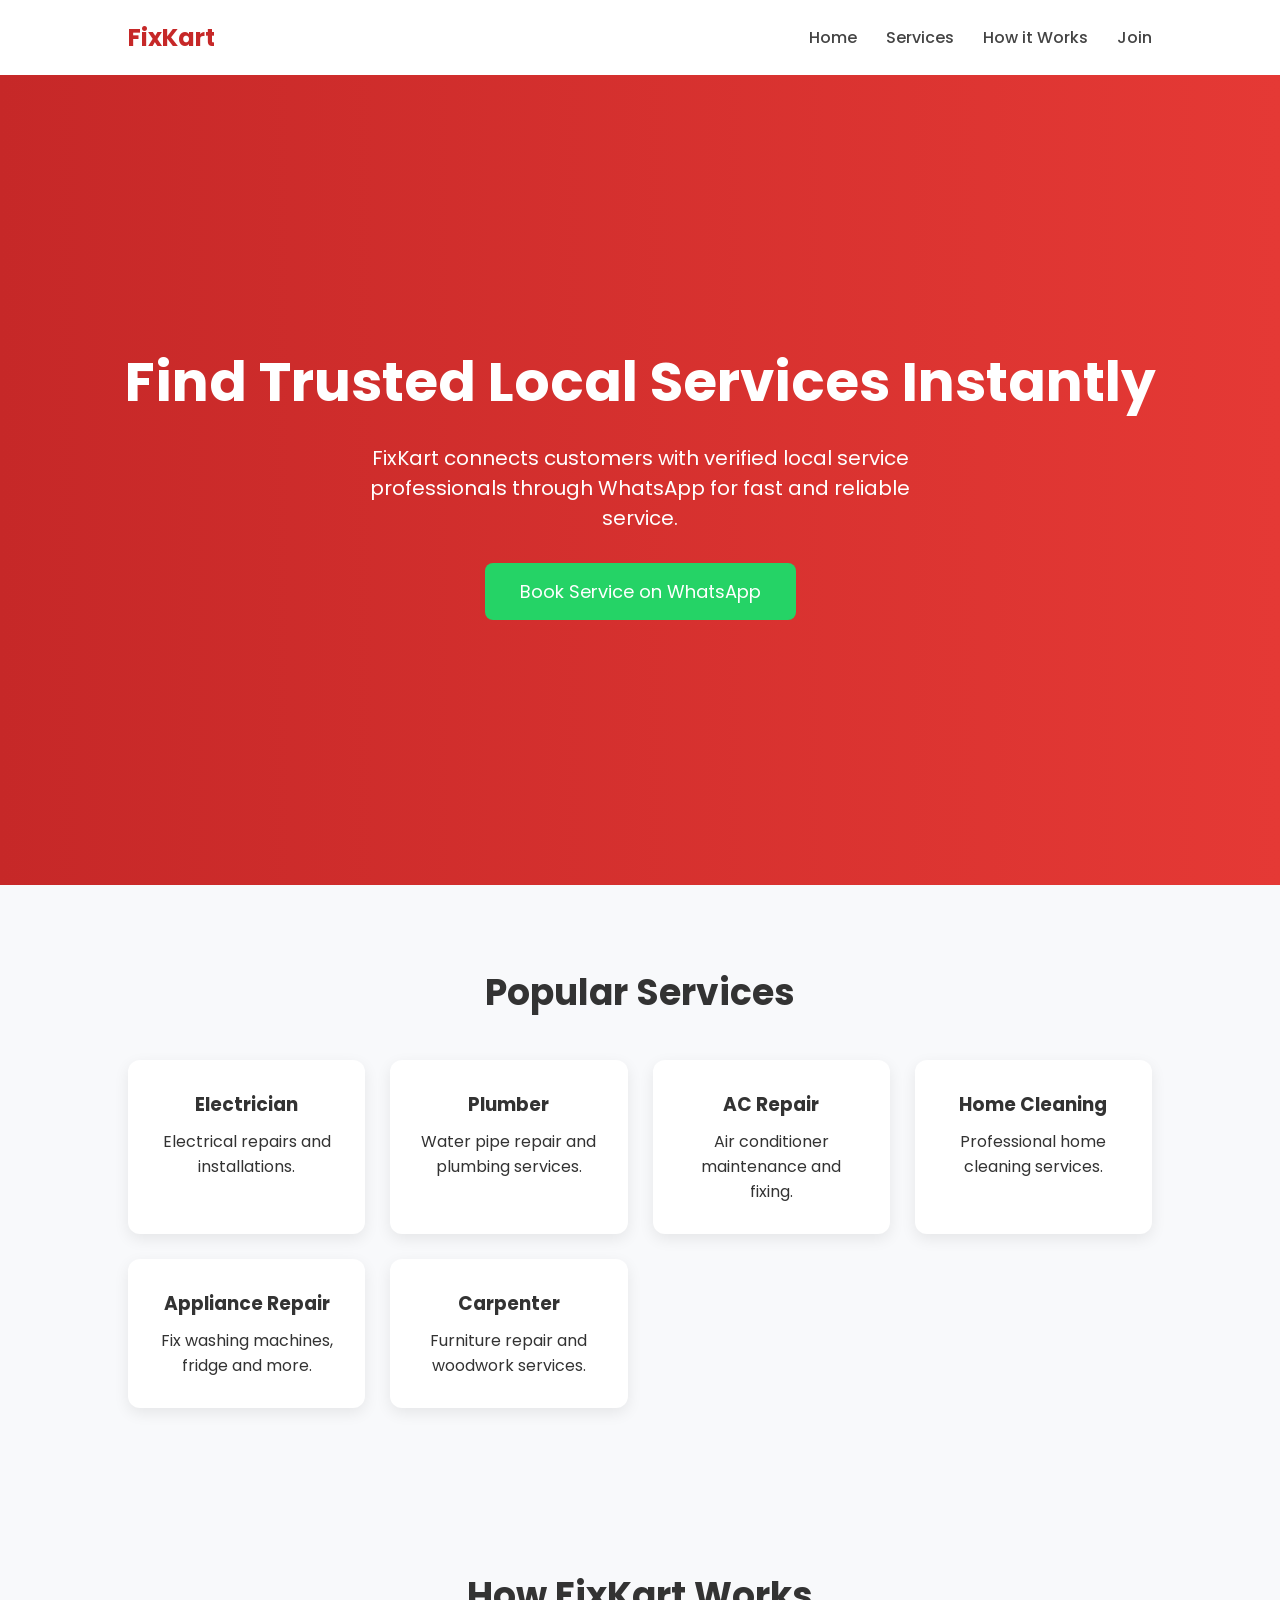
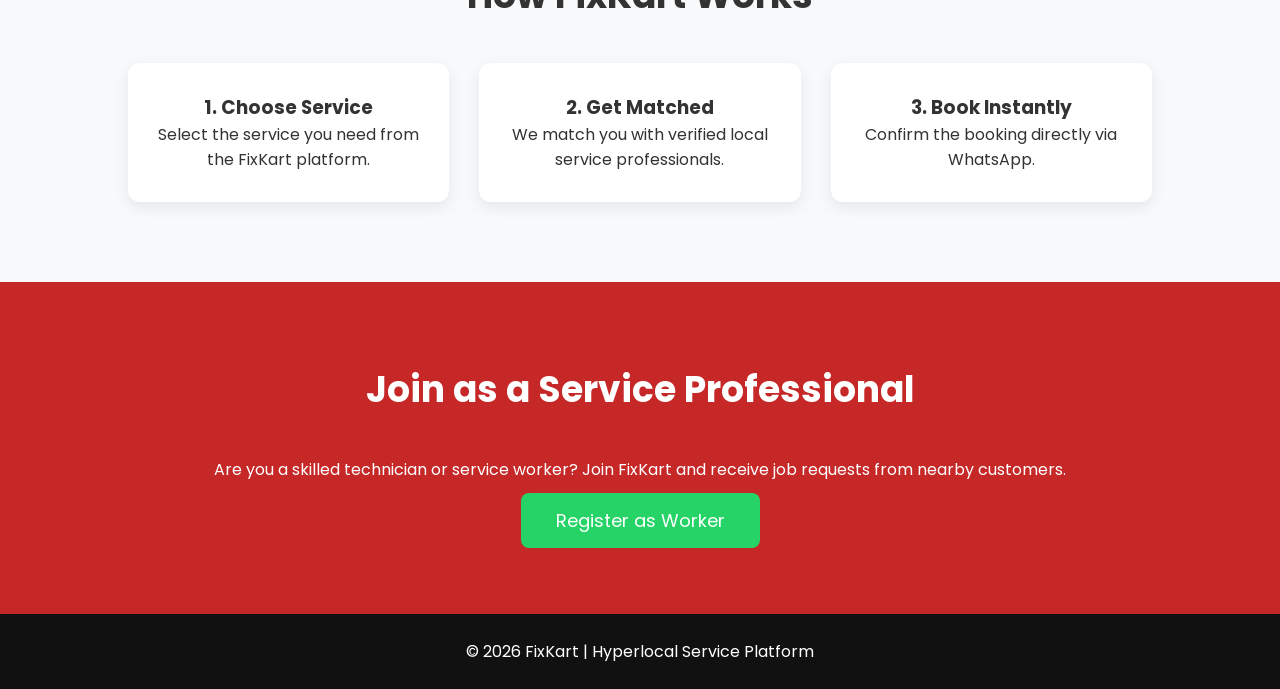
==== index.html @ 9891a324 "Add files via upload" ====
<!DOCTYPE html>
<html lang="en">
<head>
<meta charset="UTF-8">
<meta name="viewport" content="width=device-width, initial-scale=1.0">

<title>FixKart | Local Services Platform</title>

<link href="https://fonts.googleapis.com/css2?family=Poppins:wght@300;400;600&display=swap" rel="stylesheet">

<style>

*{
margin:0;
padding:0;
box-sizing:border-box;
font-family:'Poppins',sans-serif;
}

body{
background:#f8f9fb;
color:#333;
}

nav{
display:flex;
justify-content:space-between;
align-items:center;
padding:20px 10%;
background:white;
box-shadow:0 2px 8px rgba(0,0,0,0.08);
}

nav h2{
color:#c62828;
}

nav a{
text-decoration:none;
margin-left:25px;
color:#444;
font-weight:500;
}

.hero{
height:90vh;
display:flex;
align-items:center;
justify-content:center;
flex-direction:column;
text-align:center;
padding:20px;
background:linear-gradient(to right,#c62828,#e53935);
color:white;
}

.hero h1{
font-size:55px;
margin-bottom:20px;
}

.hero p{
font-size:20px;
max-width:600px;
}

.btn{
margin-top:30px;
padding:15px 35px;
background:#25D366;
border:none;
border-radius:8px;
font-size:18px;
color:white;
cursor:pointer;
text-decoration:none;
}

section{
padding:80px 10%;
text-align:center;
}

section h2{
font-size:36px;
margin-bottom:40px;
}

.services{
display:grid;
grid-template-columns:repeat(auto-fit,minmax(200px,1fr));
gap:25px;
}

.card{
background:white;
padding:30px;
border-radius:12px;
box-shadow:0 5px 15px rgba(0,0,0,0.08);
}

.card h3{
margin-bottom:10px;
}

.steps{
display:grid;
grid-template-columns:repeat(auto-fit,minmax(250px,1fr));
gap:30px;
}

.step{
background:white;
padding:30px;
border-radius:12px;
box-shadow:0 5px 15px rgba(0,0,0,0.08);
}

.cta{
background:#c62828;
color:white;
padding:80px 20px;
}

footer{
background:#111;
color:white;
text-align:center;
padding:25px;
}

</style>

</head>

<body>

<nav>
<h2>FixKart</h2>
<div>
<a href="#">Home</a>
<a href="#services">Services</a>
<a href="#how">How it Works</a>
<a href="#join">Join</a>
</div>
</nav>

<div class="hero">

<h1>Find Trusted Local Services Instantly</h1>

<p>
FixKart connects customers with verified local service professionals
through WhatsApp for fast and reliable service.
</p>

<a class="btn" href="https://wa.me/919000000000">Book Service on WhatsApp</a>

</div>

<section id="services">

<h2>Popular Services</h2>

<div class="services">

<div class="card">
<h3>Electrician</h3>
<p>Electrical repairs and installations.</p>
</div>

<div class="card">
<h3>Plumber</h3>
<p>Water pipe repair and plumbing services.</p>
</div>

<div class="card">
<h3>AC Repair</h3>
<p>Air conditioner maintenance and fixing.</p>
</div>

<div class="card">
<h3>Home Cleaning</h3>
<p>Professional home cleaning services.</p>
</div>

<div class="card">
<h3>Appliance Repair</h3>
<p>Fix washing machines, fridge and more.</p>
</div>

<div class="card">
<h3>Carpenter</h3>
<p>Furniture repair and woodwork services.</p>
</div>

</div>

</section>

<section id="how">

<h2>How FixKart Works</h2>

<div class="steps">

<div class="step">
<h3>1. Choose Service</h3>
<p>Select the service you need from the FixKart platform.</p>
</div>

<div class="step">
<h3>2. Get Matched</h3>
<p>We match you with verified local service professionals.</p>
</div>

<div class="step">
<h3>3. Book Instantly</h3>
<p>Confirm the booking directly via WhatsApp.</p>
</div>

</div>

</section>

<section class="cta" id="join">

<h2>Join as a Service Professional</h2>

<p>
Are you a skilled technician or service worker?
Join FixKart and receive job requests from nearby customers.
</p>

<br>

<a class="btn" href="https://wa.me/919000000000">Register as Worker</a>

</section>

<footer>

<p>© 2026 FixKart | Hyperlocal Service Platform</p>

</footer>

</body>
</html>
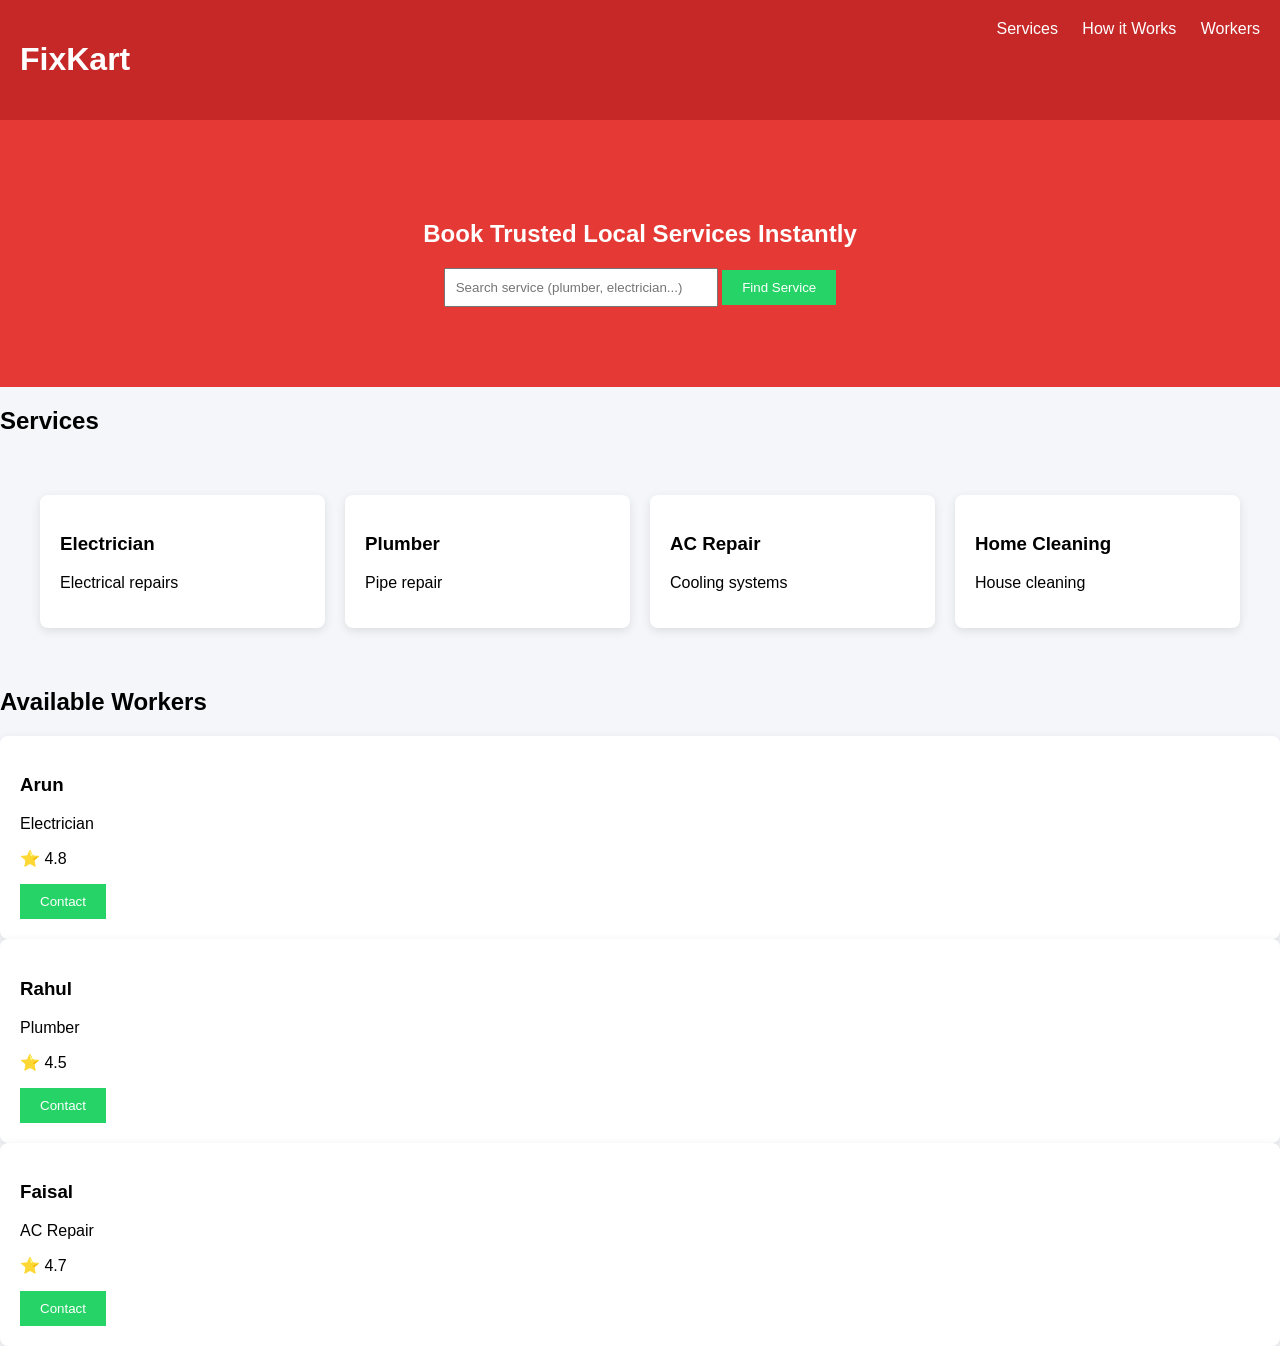
==== commit df7cbaae: "Add files via upload" ====
--- a/index.html
+++ b/index.html
@@ -1,248 +1,93 @@
 <!DOCTYPE html>
-<html lang="en">
+<html>
 <head>
-<meta charset="UTF-8">
-<meta name="viewport" content="width=device-width, initial-scale=1.0">
 
-<title>FixKart | Local Services Platform</title>
+<title>FixKart</title>
 
-<link href="https://fonts.googleapis.com/css2?family=Poppins:wght@300;400;600&display=swap" rel="stylesheet">
-
-<style>
-
-*{
-margin:0;
-padding:0;
-box-sizing:border-box;
-font-family:'Poppins',sans-serif;
-}
-
-body{
-background:#f8f9fb;
-color:#333;
-}
-
-nav{
-display:flex;
-justify-content:space-between;
-align-items:center;
-padding:20px 10%;
-background:white;
-box-shadow:0 2px 8px rgba(0,0,0,0.08);
-}
-
-nav h2{
-color:#c62828;
-}
-
-nav a{
-text-decoration:none;
-margin-left:25px;
-color:#444;
-font-weight:500;
-}
-
-.hero{
-height:90vh;
-display:flex;
-align-items:center;
-justify-content:center;
-flex-direction:column;
-text-align:center;
-padding:20px;
-background:linear-gradient(to right,#c62828,#e53935);
-color:white;
-}
-
-.hero h1{
-font-size:55px;
-margin-bottom:20px;
-}
-
-.hero p{
-font-size:20px;
-max-width:600px;
-}
-
-.btn{
-margin-top:30px;
-padding:15px 35px;
-background:#25D366;
-border:none;
-border-radius:8px;
-font-size:18px;
-color:white;
-cursor:pointer;
-text-decoration:none;
-}
-
-section{
-padding:80px 10%;
-text-align:center;
-}
-
-section h2{
-font-size:36px;
-margin-bottom:40px;
-}
-
-.services{
-display:grid;
-grid-template-columns:repeat(auto-fit,minmax(200px,1fr));
-gap:25px;
-}
-
-.card{
-background:white;
-padding:30px;
-border-radius:12px;
-box-shadow:0 5px 15px rgba(0,0,0,0.08);
-}
-
-.card h3{
-margin-bottom:10px;
-}
-
-.steps{
-display:grid;
-grid-template-columns:repeat(auto-fit,minmax(250px,1fr));
-gap:30px;
-}
-
-.step{
-background:white;
-padding:30px;
-border-radius:12px;
-box-shadow:0 5px 15px rgba(0,0,0,0.08);
-}
-
-.cta{
-background:#c62828;
-color:white;
-padding:80px 20px;
-}
-
-footer{
-background:#111;
-color:white;
-text-align:center;
-padding:25px;
-}
-
-</style>
+<link rel="stylesheet" href="style.css">
 
 </head>
 
 <body>
 
+<header>
+
+<h1>FixKart</h1>
+
 <nav>
-<h2>FixKart</h2>
-<div>
-<a href="#">Home</a>
 <a href="#services">Services</a>
 <a href="#how">How it Works</a>
-<a href="#join">Join</a>
-</div>
+<a href="#workers">Workers</a>
 </nav>
 
-<div class="hero">
+</header>
 
-<h1>Find Trusted Local Services Instantly</h1>
 
-<p>
-FixKart connects customers with verified local service professionals
-through WhatsApp for fast and reliable service.
-</p>
+<section class="hero">
 
-<a class="btn" href="https://wa.me/919000000000">Book Service on WhatsApp</a>
+<h2>Book Trusted Local Services Instantly</h2>
 
-</div>
+<input id="search" placeholder="Search service (plumber, electrician...)">
+
+<button onclick="searchService()">Find Service</button>
+
+</section>
+
 
 <section id="services">
 
-<h2>Popular Services</h2>
+<h2>Services</h2>
 
-<div class="services">
+<div class="grid">
 
-<div class="card">
+<div class="card" onclick="book('Electrician')">
 <h3>Electrician</h3>
-<p>Electrical repairs and installations.</p>
+<p>Electrical repairs</p>
 </div>
 
-<div class="card">
+<div class="card" onclick="book('Plumber')">
 <h3>Plumber</h3>
-<p>Water pipe repair and plumbing services.</p>
+<p>Pipe repair</p>
 </div>
 
-<div class="card">
+<div class="card" onclick="book('AC Repair')">
 <h3>AC Repair</h3>
-<p>Air conditioner maintenance and fixing.</p>
+<p>Cooling systems</p>
 </div>
 
-<div class="card">
+<div class="card" onclick="book('Cleaning')">
 <h3>Home Cleaning</h3>
-<p>Professional home cleaning services.</p>
-</div>
-
-<div class="card">
-<h3>Appliance Repair</h3>
-<p>Fix washing machines, fridge and more.</p>
-</div>
-
-<div class="card">
-<h3>Carpenter</h3>
-<p>Furniture repair and woodwork services.</p>
+<p>House cleaning</p>
 </div>
 
 </div>
 
 </section>
 
-<section id="how">
 
-<h2>How FixKart Works</h2>
+<section id="workers">
 
-<div class="steps">
+<h2>Available Workers</h2>
 
-<div class="step">
-<h3>1. Choose Service</h3>
-<p>Select the service you need from the FixKart platform.</p>
-</div>
+<div id="workerList"></div>
 
-<div class="step">
-<h3>2. Get Matched</h3>
-<p>We match you with verified local service professionals.</p>
-</div>
+</section>
 
-<div class="step">
-<h3>3. Book Instantly</h3>
-<p>Confirm the booking directly via WhatsApp.</p>
-</div>
+
+<div id="bookingBox" class="popup">
+
+<h3>Confirm Booking</h3>
+
+<p id="serviceName"></p>
+
+<input placeholder="Enter your location">
+
+<button onclick="confirmBooking()">Confirm Booking</button>
 
 </div>
 
-</section>
 
-<section class="cta" id="join">
-
-<h2>Join as a Service Professional</h2>
-
-<p>
-Are you a skilled technician or service worker?
-Join FixKart and receive job requests from nearby customers.
-</p>
-
-<br>
-
-<a class="btn" href="https://wa.me/919000000000">Register as Worker</a>
-
-</section>
-
-<footer>
-
-<p>© 2026 FixKart | Hyperlocal Service Platform</p>
-
-</footer>
+<script src="app.js"></script>
 
 </body>
 </html>
--- a/style.css
+++ b/style.css
@@ -0,0 +1,65 @@
+body{
+font-family:Arial;
+margin:0;
+background:#f5f6fa;
+}
+
+header{
+display:flex;
+justify-content:space-between;
+padding:20px;
+background:#c62828;
+color:white;
+}
+
+nav a{
+margin-left:20px;
+color:white;
+text-decoration:none;
+}
+
+.hero{
+text-align:center;
+padding:80px;
+background:#e53935;
+color:white;
+}
+
+.hero input{
+padding:10px;
+width:250px;
+}
+
+button{
+padding:10px 20px;
+background:#25D366;
+border:none;
+color:white;
+cursor:pointer;
+}
+
+.grid{
+display:grid;
+grid-template-columns:repeat(auto-fit,minmax(200px,1fr));
+gap:20px;
+padding:40px;
+}
+
+.card{
+background:white;
+padding:20px;
+border-radius:8px;
+box-shadow:0 3px 10px rgba(0,0,0,0.1);
+cursor:pointer;
+}
+
+.popup{
+display:none;
+position:fixed;
+top:50%;
+left:50%;
+transform:translate(-50%,-50%);
+background:white;
+padding:30px;
+box-shadow:0 5px 20px rgba(0,0,0,0.2);
+}
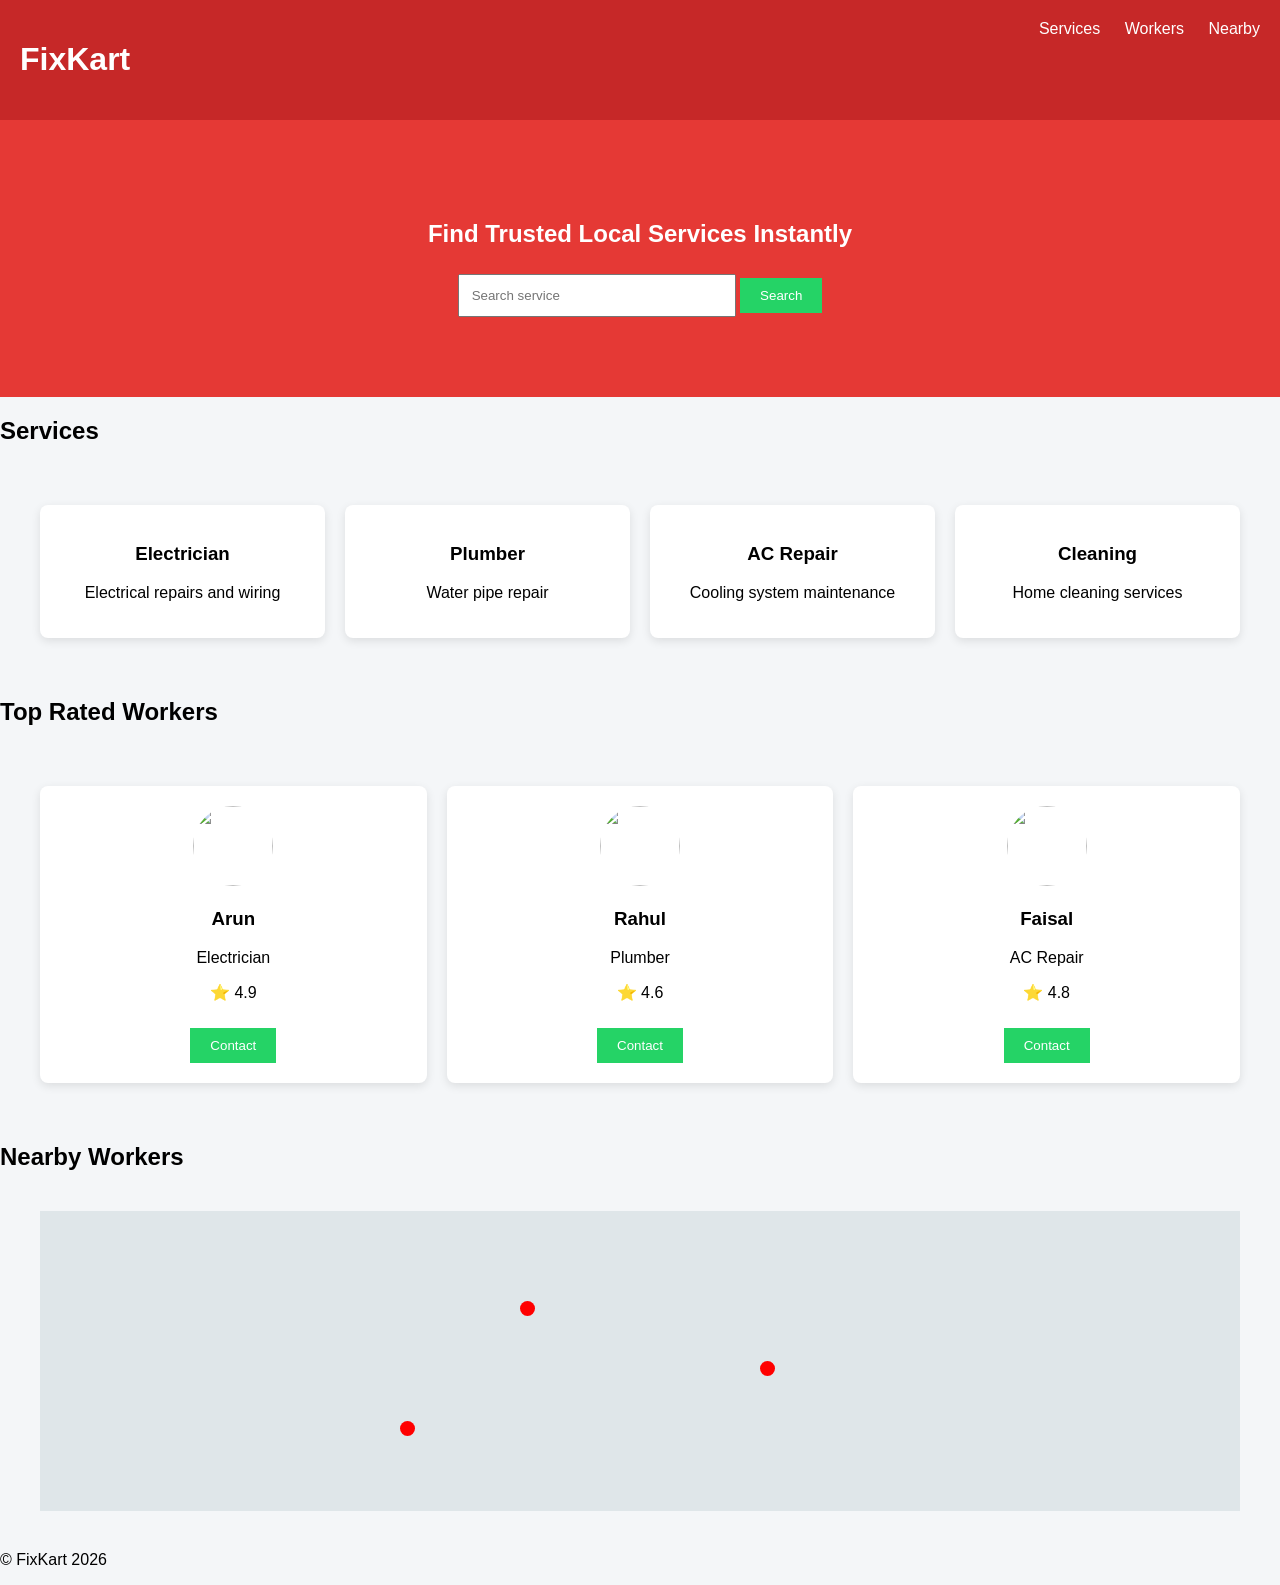
==== commit 167eed7b: "Add files via upload" ====
--- a/index.html
+++ b/index.html
@@ -3,6 +3,7 @@
 <head>
 
 <title>FixKart</title>
+<meta name="viewport" content="width=device-width, initial-scale=1">
 
 <link rel="stylesheet" href="style.css">
 
@@ -16,8 +17,8 @@
 
 <nav>
 <a href="#services">Services</a>
-<a href="#how">How it Works</a>
 <a href="#workers">Workers</a>
+<a href="#map">Nearby</a>
 </nav>
 
 </header>
@@ -25,11 +26,11 @@
 
 <section class="hero">
 
-<h2>Book Trusted Local Services Instantly</h2>
+<h2>Find Trusted Local Services Instantly</h2>
 
-<input id="search" placeholder="Search service (plumber, electrician...)">
+<input id="search" placeholder="Search service">
 
-<button onclick="searchService()">Find Service</button>
+<button onclick="searchService()">Search</button>
 
 </section>
 
@@ -40,24 +41,24 @@
 
 <div class="grid">
 
-<div class="card" onclick="book('Electrician')">
+<div class="card" onclick="openBooking('Electrician')">
 <h3>Electrician</h3>
-<p>Electrical repairs</p>
+<p>Electrical repairs and wiring</p>
 </div>
 
-<div class="card" onclick="book('Plumber')">
+<div class="card" onclick="openBooking('Plumber')">
 <h3>Plumber</h3>
-<p>Pipe repair</p>
+<p>Water pipe repair</p>
 </div>
 
-<div class="card" onclick="book('AC Repair')">
+<div class="card" onclick="openBooking('AC Repair')">
 <h3>AC Repair</h3>
-<p>Cooling systems</p>
+<p>Cooling system maintenance</p>
 </div>
 
-<div class="card" onclick="book('Cleaning')">
-<h3>Home Cleaning</h3>
-<p>House cleaning</p>
+<div class="card" onclick="openBooking('Cleaning')">
+<h3>Cleaning</h3>
+<p>Home cleaning services</p>
 </div>
 
 </div>
@@ -67,25 +68,52 @@
 
 <section id="workers">
 
-<h2>Available Workers</h2>
+<h2>Top Rated Workers</h2>
 
-<div id="workerList"></div>
+<div id="workerList" class="grid"></div>
 
 </section>
 
 
-<div id="bookingBox" class="popup">
+<section id="map">
+
+<h2>Nearby Workers</h2>
+
+<div class="map">
+
+<div class="pin" style="top:30%;left:40%"></div>
+<div class="pin" style="top:50%;left:60%"></div>
+<div class="pin" style="top:70%;left:30%"></div>
+
+</div>
+
+</section>
+
+
+<div id="bookingModal" class="modal">
+
+<div class="modalContent">
 
 <h3>Confirm Booking</h3>
 
 <p id="serviceName"></p>
 
-<input placeholder="Enter your location">
+<input placeholder="Enter location">
 
-<button onclick="confirmBooking()">Confirm Booking</button>
+<button onclick="confirmBooking()">Book Now</button>
+
+<button onclick="closeBooking()">Cancel</button>
 
 </div>
 
+</div>
+
+
+<footer>
+
+<p>© FixKart 2026</p>
+
+</footer>
 
 <script src="app.js"></script>
 
--- a/style.css
+++ b/style.css
@@ -1,7 +1,7 @@
 body{
 font-family:Arial;
 margin:0;
-background:#f5f6fa;
+background:#f4f6f8;
 }
 
 header{
@@ -26,16 +26,17 @@
 }
 
 .hero input{
-padding:10px;
+padding:12px;
 width:250px;
 }
 
 button{
 padding:10px 20px;
+border:none;
 background:#25D366;
-border:none;
 color:white;
 cursor:pointer;
+margin-top:10px;
 }
 
 .grid{
@@ -51,15 +52,44 @@
 border-radius:8px;
 box-shadow:0 3px 10px rgba(0,0,0,0.1);
 cursor:pointer;
+text-align:center;
 }
 
-.popup{
+.worker img{
+width:80px;
+height:80px;
+border-radius:50%;
+}
+
+.map{
+height:300px;
+background:#dfe6e9;
+margin:40px;
+position:relative;
+}
+
+.pin{
+width:15px;
+height:15px;
+background:red;
+border-radius:50%;
+position:absolute;
+}
+
+.modal{
 display:none;
 position:fixed;
-top:50%;
-left:50%;
-transform:translate(-50%,-50%);
+top:0;
+left:0;
+width:100%;
+height:100%;
+background:rgba(0,0,0,0.5);
+}
+
+.modalContent{
 background:white;
 padding:30px;
-box-shadow:0 5px 20px rgba(0,0,0,0.2);
+margin:15% auto;
+width:300px;
+text-align:center;
 }
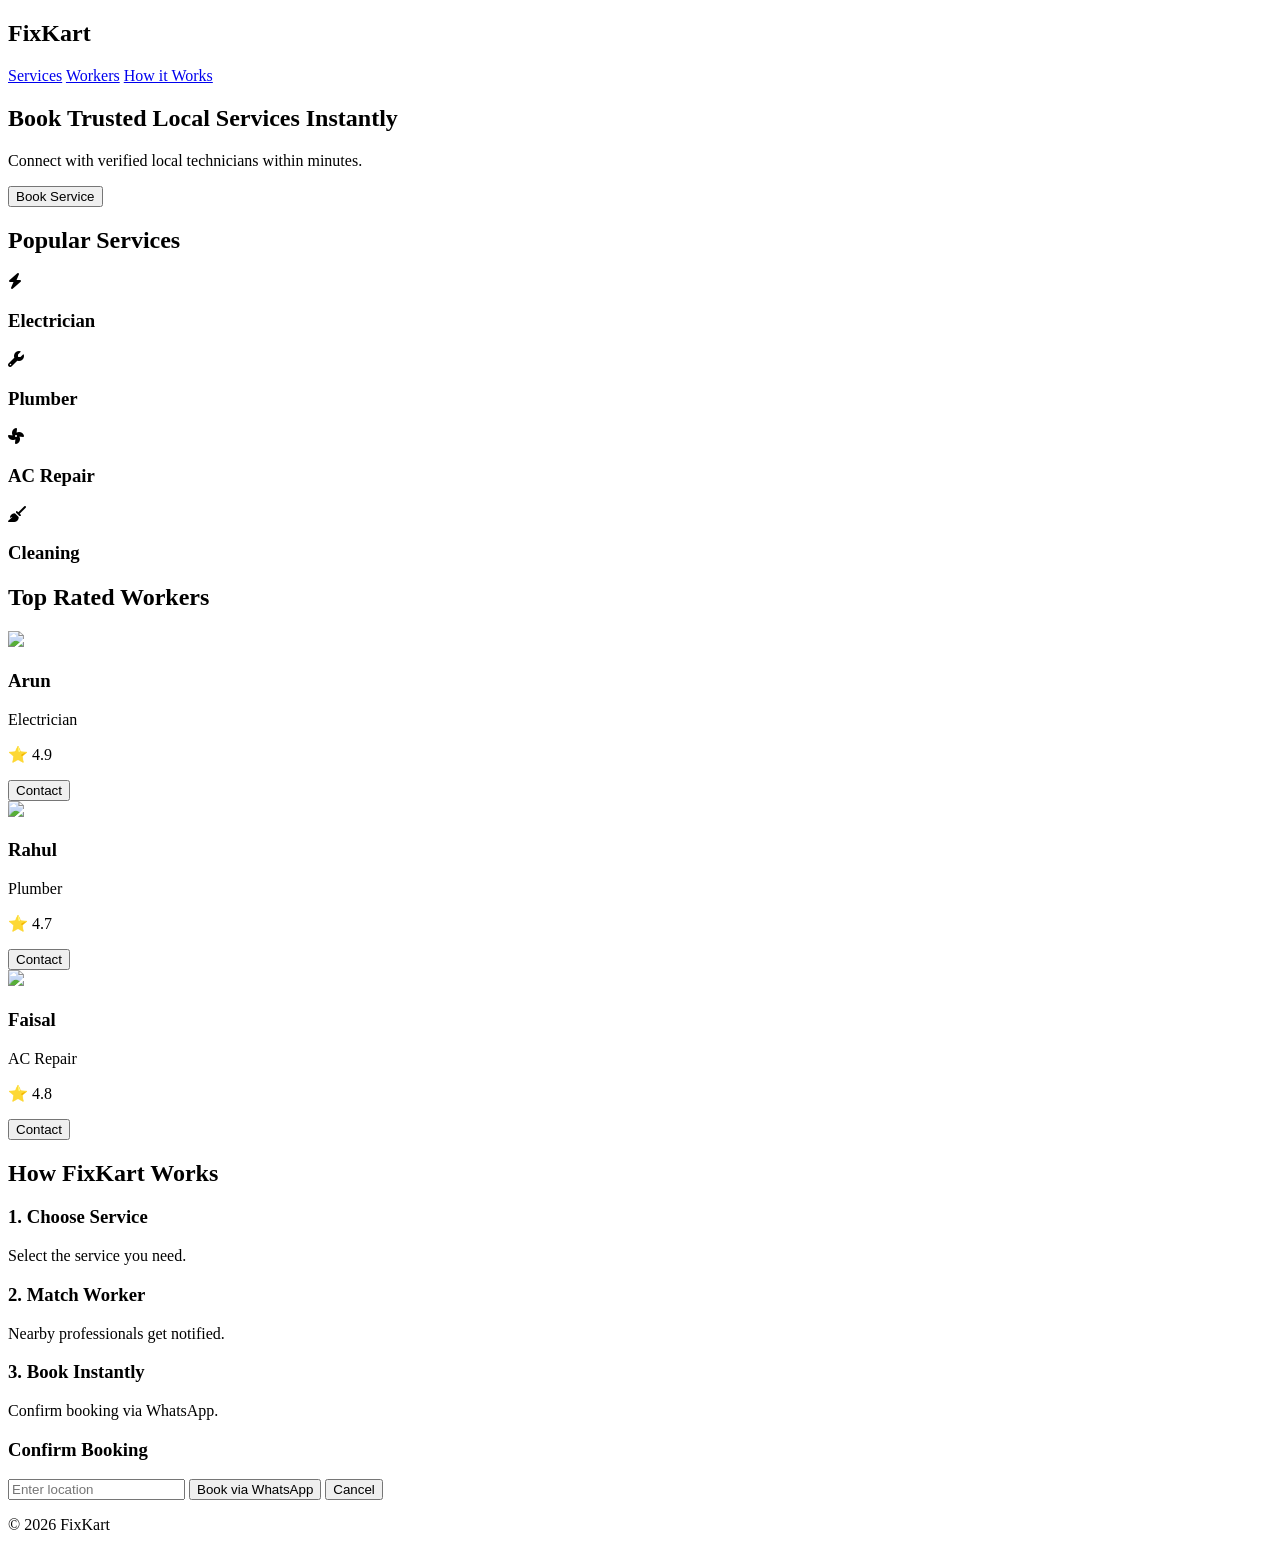
==== commit 930fed85: "Add files via upload" ====
--- a/index.html
+++ b/index.html
@@ -1,121 +1,217 @@
 <!DOCTYPE html>
-<html>
+<html lang="en">
 <head>
 
+<meta charset="UTF-8">
+<meta name="viewport" content="width=device-width, initial-scale=1.0">
+
 <title>FixKart</title>
-<meta name="viewport" content="width=device-width, initial-scale=1">
-
-<link rel="stylesheet" href="style.css">
+
+<script src="https://cdn.tailwindcss.com"></script>
+
+<link rel="stylesheet" href="https://cdnjs.cloudflare.com/ajax/libs/font-awesome/6.5.0/css/all.min.css">
 
 </head>
 
-<body>
-
-<header>
-
-<h1>FixKart</h1>
-
-<nav>
+<body class="bg-gray-50 text-gray-800">
+
+<nav class="bg-white shadow-md">
+
+<div class="max-w-6xl mx-auto flex justify-between items-center p-4">
+
+<h1 class="text-2xl font-bold text-red-600">FixKart</h1>
+
+<div class="space-x-6">
 <a href="#services">Services</a>
 <a href="#workers">Workers</a>
-<a href="#map">Nearby</a>
+<a href="#how">How it Works</a>
+</div>
+
+</div>
+
 </nav>
 
-</header>
-
-
-<section class="hero">
-
-<h2>Find Trusted Local Services Instantly</h2>
-
-<input id="search" placeholder="Search service">
-
-<button onclick="searchService()">Search</button>
-
-</section>
-
-
-<section id="services">
-
-<h2>Services</h2>
-
-<div class="grid">
-
-<div class="card" onclick="openBooking('Electrician')">
-<h3>Electrician</h3>
-<p>Electrical repairs and wiring</p>
-</div>
-
-<div class="card" onclick="openBooking('Plumber')">
-<h3>Plumber</h3>
-<p>Water pipe repair</p>
-</div>
-
-<div class="card" onclick="openBooking('AC Repair')">
-<h3>AC Repair</h3>
-<p>Cooling system maintenance</p>
-</div>
-
-<div class="card" onclick="openBooking('Cleaning')">
-<h3>Cleaning</h3>
-<p>Home cleaning services</p>
-</div>
-
-</div>
-
-</section>
-
-
-<section id="workers">
-
-<h2>Top Rated Workers</h2>
-
-<div id="workerList" class="grid"></div>
-
-</section>
-
-
-<section id="map">
-
-<h2>Nearby Workers</h2>
-
-<div class="map">
-
-<div class="pin" style="top:30%;left:40%"></div>
-<div class="pin" style="top:50%;left:60%"></div>
-<div class="pin" style="top:70%;left:30%"></div>
-
-</div>
-
-</section>
-
-
-<div id="bookingModal" class="modal">
-
-<div class="modalContent">
-
-<h3>Confirm Booking</h3>
+<section class="bg-red-600 text-white py-24 text-center">
+
+<h2 class="text-5xl font-bold mb-6">
+Book Trusted Local Services Instantly
+</h2>
+
+<p class="text-lg mb-8">
+Connect with verified local technicians within minutes.
+</p>
+
+<button onclick="openBooking('General Service')" class="bg-green-500 px-6 py-3 rounded text-white">
+Book Service
+</button>
+
+</section>
+
+<section id="services" class="py-20">
+
+<h2 class="text-3xl text-center font-bold mb-10">
+Popular Services
+</h2>
+
+<div class="max-w-6xl mx-auto grid md:grid-cols-4 gap-6">
+
+<div onclick="openBooking('Electrician')" class="bg-white p-6 rounded shadow cursor-pointer text-center">
+<i class="fa-solid fa-bolt text-3xl text-yellow-500"></i>
+<h3 class="mt-4 font-semibold">Electrician</h3>
+</div>
+
+<div onclick="openBooking('Plumber')" class="bg-white p-6 rounded shadow cursor-pointer text-center">
+<i class="fa-solid fa-wrench text-3xl text-blue-500"></i>
+<h3 class="mt-4 font-semibold">Plumber</h3>
+</div>
+
+<div onclick="openBooking('AC Repair')" class="bg-white p-6 rounded shadow cursor-pointer text-center">
+<i class="fa-solid fa-fan text-3xl text-gray-600"></i>
+<h3 class="mt-4 font-semibold">AC Repair</h3>
+</div>
+
+<div onclick="openBooking('Cleaning')" class="bg-white p-6 rounded shadow cursor-pointer text-center">
+<i class="fa-solid fa-broom text-3xl text-green-500"></i>
+<h3 class="mt-4 font-semibold">Cleaning</h3>
+</div>
+
+</div>
+
+</section>
+
+<section id="workers" class="bg-gray-100 py-20">
+
+<h2 class="text-3xl text-center font-bold mb-10">
+Top Rated Workers
+</h2>
+
+<div id="workerList" class="max-w-6xl mx-auto grid md:grid-cols-3 gap-8"></div>
+
+</section>
+
+<section id="how" class="py-20">
+
+<h2 class="text-3xl text-center font-bold mb-10">
+How FixKart Works
+</h2>
+
+<div class="max-w-5xl mx-auto grid md:grid-cols-3 gap-6 text-center">
+
+<div class="bg-white p-6 shadow rounded">
+<h3 class="font-bold">1. Choose Service</h3>
+<p>Select the service you need.</p>
+</div>
+
+<div class="bg-white p-6 shadow rounded">
+<h3 class="font-bold">2. Match Worker</h3>
+<p>Nearby professionals get notified.</p>
+</div>
+
+<div class="bg-white p-6 shadow rounded">
+<h3 class="font-bold">3. Book Instantly</h3>
+<p>Confirm booking via WhatsApp.</p>
+</div>
+
+</div>
+
+</section>
+
+<div id="bookingModal" class="fixed inset-0 bg-black bg-opacity-50 hidden flex items-center justify-center">
+
+<div class="bg-white p-8 rounded w-80 text-center">
+
+<h3 class="text-xl font-bold mb-4">Confirm Booking</h3>
 
 <p id="serviceName"></p>
 
-<input placeholder="Enter location">
-
-<button onclick="confirmBooking()">Book Now</button>
-
-<button onclick="closeBooking()">Cancel</button>
-
-</div>
-
-</div>
-
-
-<footer>
-
-<p>© FixKart 2026</p>
+<input class="border p-2 w-full mt-4" placeholder="Enter location">
+
+<button onclick="confirmBooking()" class="bg-green-500 text-white px-4 py-2 mt-4 rounded w-full">
+Book via WhatsApp
+</button>
+
+<button onclick="closeBooking()" class="mt-3 text-gray-500">
+Cancel
+</button>
+
+</div>
+
+</div>
+
+<footer class="bg-gray-900 text-white text-center p-6">
+
+<p>© 2026 FixKart</p>
 
 </footer>
 
-<script src="app.js"></script>
+<script>
+
+const workers=[
+{
+name:"Arun",
+job:"Electrician",
+rating:4.9,
+photo:"https://randomuser.me/api/portraits/men/32.jpg"
+},
+{
+name:"Rahul",
+job:"Plumber",
+rating:4.7,
+photo:"https://randomuser.me/api/portraits/men/22.jpg"
+},
+{
+name:"Faisal",
+job:"AC Repair",
+rating:4.8,
+photo:"https://randomuser.me/api/portraits/men/45.jpg"
+}
+]
+
+function loadWorkers(){
+
+let list=document.getElementById("workerList")
+
+workers.forEach(w=>{
+
+list.innerHTML+=`
+<div class="bg-white p-6 rounded shadow text-center">
+<img src="${w.photo}" class="w-24 h-24 rounded-full mx-auto">
+<h3 class="mt-4 font-bold">${w.name}</h3>
+<p>${w.job}</p>
+<p>⭐ ${w.rating}</p>
+<button onclick="contact()" class="bg-red-500 text-white px-4 py-2 mt-3 rounded">
+Contact
+</button>
+</div>
+`
+
+})
+
+}
+
+loadWorkers()
+
+function openBooking(service){
+
+document.getElementById("serviceName").innerText=service
+
+document.getElementById("bookingModal").classList.remove("hidden")
+
+}
+
+function closeBooking(){
+
+document.getElementById("bookingModal").classList.add("hidden")
+
+}
+
+function confirmBooking(){
+
+window.open("https://wa.me/919000000000")
+
+}
+
+</script>
 
 </body>
 </html>
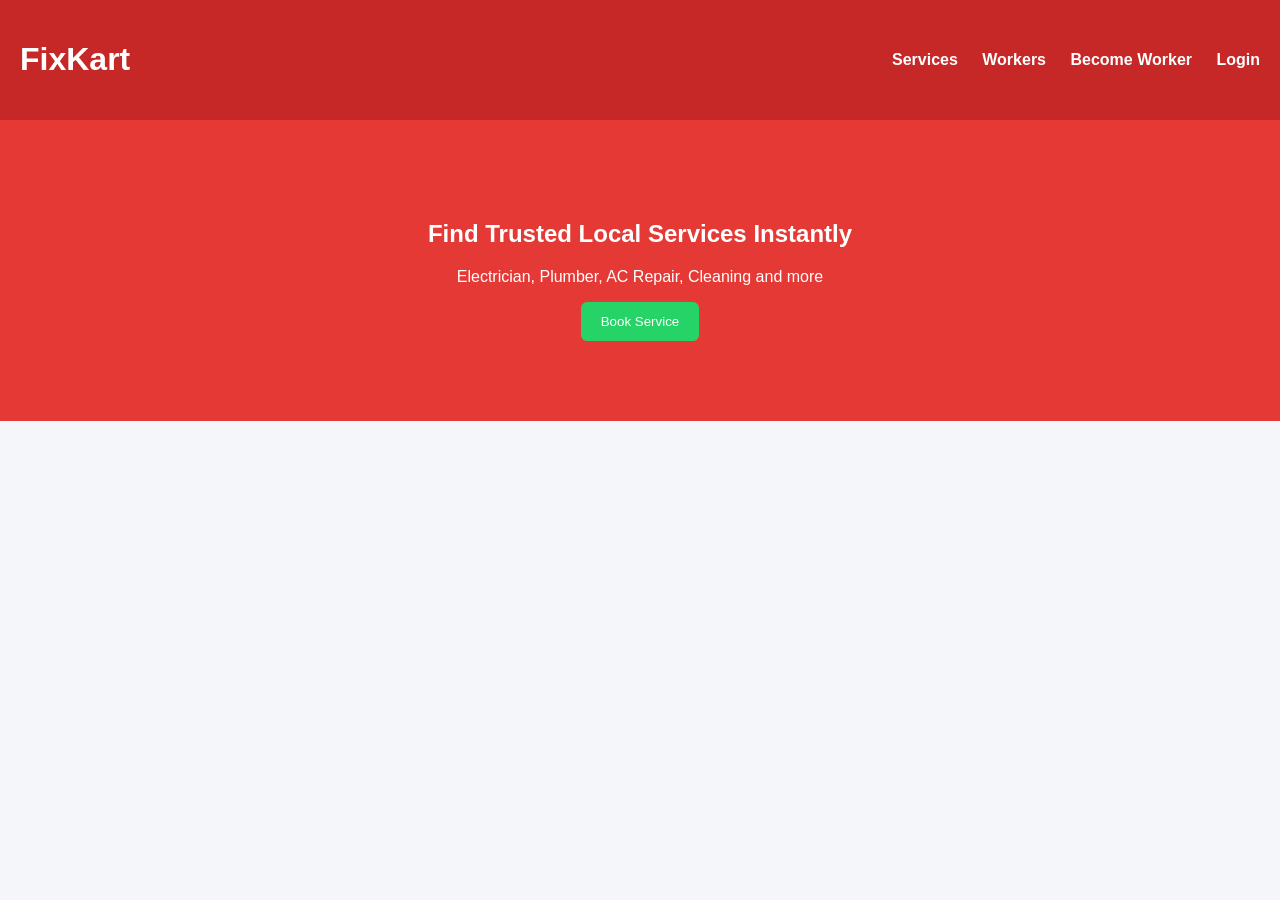
==== commit 8df7635b: "Add files via upload" ====
--- a/index.html
+++ b/index.html
@@ -1,217 +1,38 @@
 <!DOCTYPE html>
-<html lang="en">
+<html>
 <head>
-
-<meta charset="UTF-8">
-<meta name="viewport" content="width=device-width, initial-scale=1.0">
-
 <title>FixKart</title>
-
-<script src="https://cdn.tailwindcss.com"></script>
-
-<link rel="stylesheet" href="https://cdnjs.cloudflare.com/ajax/libs/font-awesome/6.5.0/css/all.min.css">
-
+<link rel="stylesheet" href="style.css">
 </head>
 
-<body class="bg-gray-50 text-gray-800">
+<body>
 
-<nav class="bg-white shadow-md">
+<header>
 
-<div class="max-w-6xl mx-auto flex justify-between items-center p-4">
+<h1>FixKart</h1>
 
-<h1 class="text-2xl font-bold text-red-600">FixKart</h1>
-
-<div class="space-x-6">
-<a href="#services">Services</a>
-<a href="#workers">Workers</a>
-<a href="#how">How it Works</a>
-</div>
-
-</div>
-
+<nav>
+<a href="services.html">Services</a>
+<a href="workers.html">Workers</a>
+<a href="signup.html">Become Worker</a>
+<a href="login.html">Login</a>
 </nav>
 
-<section class="bg-red-600 text-white py-24 text-center">
+</header>
 
-<h2 class="text-5xl font-bold mb-6">
-Book Trusted Local Services Instantly
-</h2>
+<section class="hero">
 
-<p class="text-lg mb-8">
-Connect with verified local technicians within minutes.
-</p>
+<h2>Find Trusted Local Services Instantly</h2>
 
-<button onclick="openBooking('General Service')" class="bg-green-500 px-6 py-3 rounded text-white">
-Book Service
-</button>
+<p>Electrician, Plumber, AC Repair, Cleaning and more</p>
+
+<a href="services.html">
+<button>Book Service</button>
+</a>
 
 </section>
 
-<section id="services" class="py-20">
-
-<h2 class="text-3xl text-center font-bold mb-10">
-Popular Services
-</h2>
-
-<div class="max-w-6xl mx-auto grid md:grid-cols-4 gap-6">
-
-<div onclick="openBooking('Electrician')" class="bg-white p-6 rounded shadow cursor-pointer text-center">
-<i class="fa-solid fa-bolt text-3xl text-yellow-500"></i>
-<h3 class="mt-4 font-semibold">Electrician</h3>
-</div>
-
-<div onclick="openBooking('Plumber')" class="bg-white p-6 rounded shadow cursor-pointer text-center">
-<i class="fa-solid fa-wrench text-3xl text-blue-500"></i>
-<h3 class="mt-4 font-semibold">Plumber</h3>
-</div>
-
-<div onclick="openBooking('AC Repair')" class="bg-white p-6 rounded shadow cursor-pointer text-center">
-<i class="fa-solid fa-fan text-3xl text-gray-600"></i>
-<h3 class="mt-4 font-semibold">AC Repair</h3>
-</div>
-
-<div onclick="openBooking('Cleaning')" class="bg-white p-6 rounded shadow cursor-pointer text-center">
-<i class="fa-solid fa-broom text-3xl text-green-500"></i>
-<h3 class="mt-4 font-semibold">Cleaning</h3>
-</div>
-
-</div>
-
-</section>
-
-<section id="workers" class="bg-gray-100 py-20">
-
-<h2 class="text-3xl text-center font-bold mb-10">
-Top Rated Workers
-</h2>
-
-<div id="workerList" class="max-w-6xl mx-auto grid md:grid-cols-3 gap-8"></div>
-
-</section>
-
-<section id="how" class="py-20">
-
-<h2 class="text-3xl text-center font-bold mb-10">
-How FixKart Works
-</h2>
-
-<div class="max-w-5xl mx-auto grid md:grid-cols-3 gap-6 text-center">
-
-<div class="bg-white p-6 shadow rounded">
-<h3 class="font-bold">1. Choose Service</h3>
-<p>Select the service you need.</p>
-</div>
-
-<div class="bg-white p-6 shadow rounded">
-<h3 class="font-bold">2. Match Worker</h3>
-<p>Nearby professionals get notified.</p>
-</div>
-
-<div class="bg-white p-6 shadow rounded">
-<h3 class="font-bold">3. Book Instantly</h3>
-<p>Confirm booking via WhatsApp.</p>
-</div>
-
-</div>
-
-</section>
-
-<div id="bookingModal" class="fixed inset-0 bg-black bg-opacity-50 hidden flex items-center justify-center">
-
-<div class="bg-white p-8 rounded w-80 text-center">
-
-<h3 class="text-xl font-bold mb-4">Confirm Booking</h3>
-
-<p id="serviceName"></p>
-
-<input class="border p-2 w-full mt-4" placeholder="Enter location">
-
-<button onclick="confirmBooking()" class="bg-green-500 text-white px-4 py-2 mt-4 rounded w-full">
-Book via WhatsApp
-</button>
-
-<button onclick="closeBooking()" class="mt-3 text-gray-500">
-Cancel
-</button>
-
-</div>
-
-</div>
-
-<footer class="bg-gray-900 text-white text-center p-6">
-
-<p>© 2026 FixKart</p>
-
-</footer>
-
-<script>
-
-const workers=[
-{
-name:"Arun",
-job:"Electrician",
-rating:4.9,
-photo:"https://randomuser.me/api/portraits/men/32.jpg"
-},
-{
-name:"Rahul",
-job:"Plumber",
-rating:4.7,
-photo:"https://randomuser.me/api/portraits/men/22.jpg"
-},
-{
-name:"Faisal",
-job:"AC Repair",
-rating:4.8,
-photo:"https://randomuser.me/api/portraits/men/45.jpg"
-}
-]
-
-function loadWorkers(){
-
-let list=document.getElementById("workerList")
-
-workers.forEach(w=>{
-
-list.innerHTML+=`
-<div class="bg-white p-6 rounded shadow text-center">
-<img src="${w.photo}" class="w-24 h-24 rounded-full mx-auto">
-<h3 class="mt-4 font-bold">${w.name}</h3>
-<p>${w.job}</p>
-<p>⭐ ${w.rating}</p>
-<button onclick="contact()" class="bg-red-500 text-white px-4 py-2 mt-3 rounded">
-Contact
-</button>
-</div>
-`
-
-})
-
-}
-
-loadWorkers()
-
-function openBooking(service){
-
-document.getElementById("serviceName").innerText=service
-
-document.getElementById("bookingModal").classList.remove("hidden")
-
-}
-
-function closeBooking(){
-
-document.getElementById("bookingModal").classList.add("hidden")
-
-}
-
-function confirmBooking(){
-
-window.open("https://wa.me/919000000000")
-
-}
-
-</script>
+<script src="script.js"></script>
 
 </body>
 </html>
--- a/style.css
+++ b/style.css
@@ -0,0 +1,77 @@
+body{
+font-family:Arial, sans-serif;
+margin:0;
+background:#f5f6fa;
+}
+
+header{
+display:flex;
+justify-content:space-between;
+align-items:center;
+padding:20px;
+background:#c62828;
+color:white;
+}
+
+nav a{
+margin-left:20px;
+text-decoration:none;
+color:white;
+font-weight:bold;
+}
+
+.hero{
+text-align:center;
+padding:80px;
+background:#e53935;
+color:white;
+}
+
+button{
+background:#25D366;
+border:none;
+padding:12px 20px;
+color:white;
+cursor:pointer;
+border-radius:6px;
+}
+
+.grid{
+display:grid;
+grid-template-columns:repeat(auto-fit,minmax(220px,1fr));
+gap:20px;
+padding:40px;
+}
+
+.card{
+background:white;
+padding:20px;
+border-radius:8px;
+box-shadow:0 4px 12px rgba(0,0,0,0.1);
+text-align:center;
+}
+
+.container{
+padding:40px;
+}
+
+input{
+padding:10px;
+width:250px;
+margin:10px 0;
+}
+
+.dashboard{
+display:grid;
+grid-template-columns:repeat(auto-fit,minmax(200px,1fr));
+gap:20px;
+padding:40px;
+}
+
+.stat{
+background:white;
+padding:20px;
+border-radius:8px;
+box-shadow:0 3px 10px rgba(0,0,0,0.1);
+text-align:center;
+}
